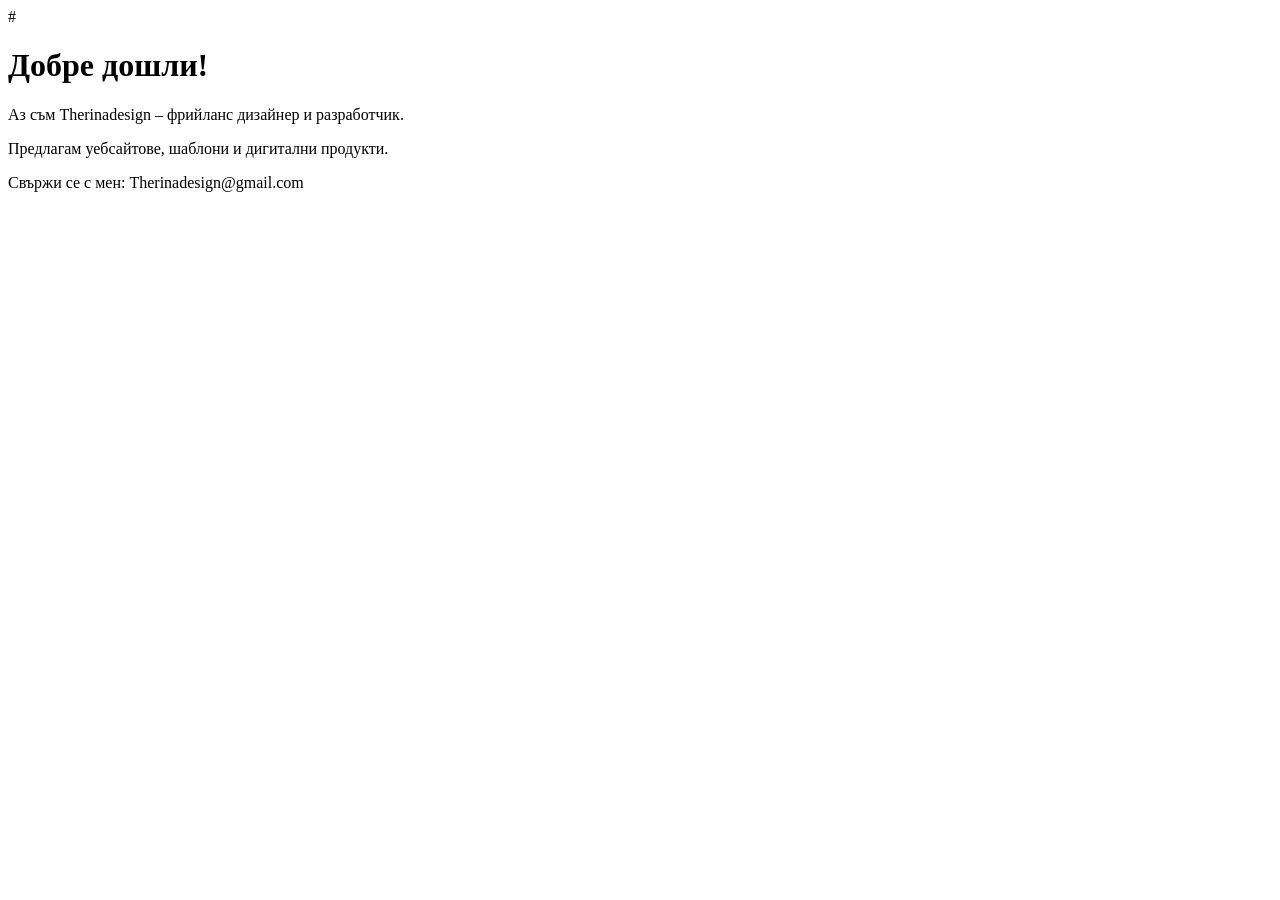
==== index.html @ 4abddca4 "Update and rename README.md to index.html" ====
# <!DOCTYPE html>
<html lang="bg">
<head>
  <meta charset="UTF-8">
  <title>Therinadesign Freelance</title>
</head>
<body>
  <h1>Добре дошли!</h1>
  <p>Аз съм Therinadesign – фрийланс дизайнер и разработчик.</p>
  <p>Предлагам уебсайтове, шаблони и дигитални продукти.</p>
  <p>Свържи се с мен: Therinadesign@gmail.com</p>
</body>
</html>
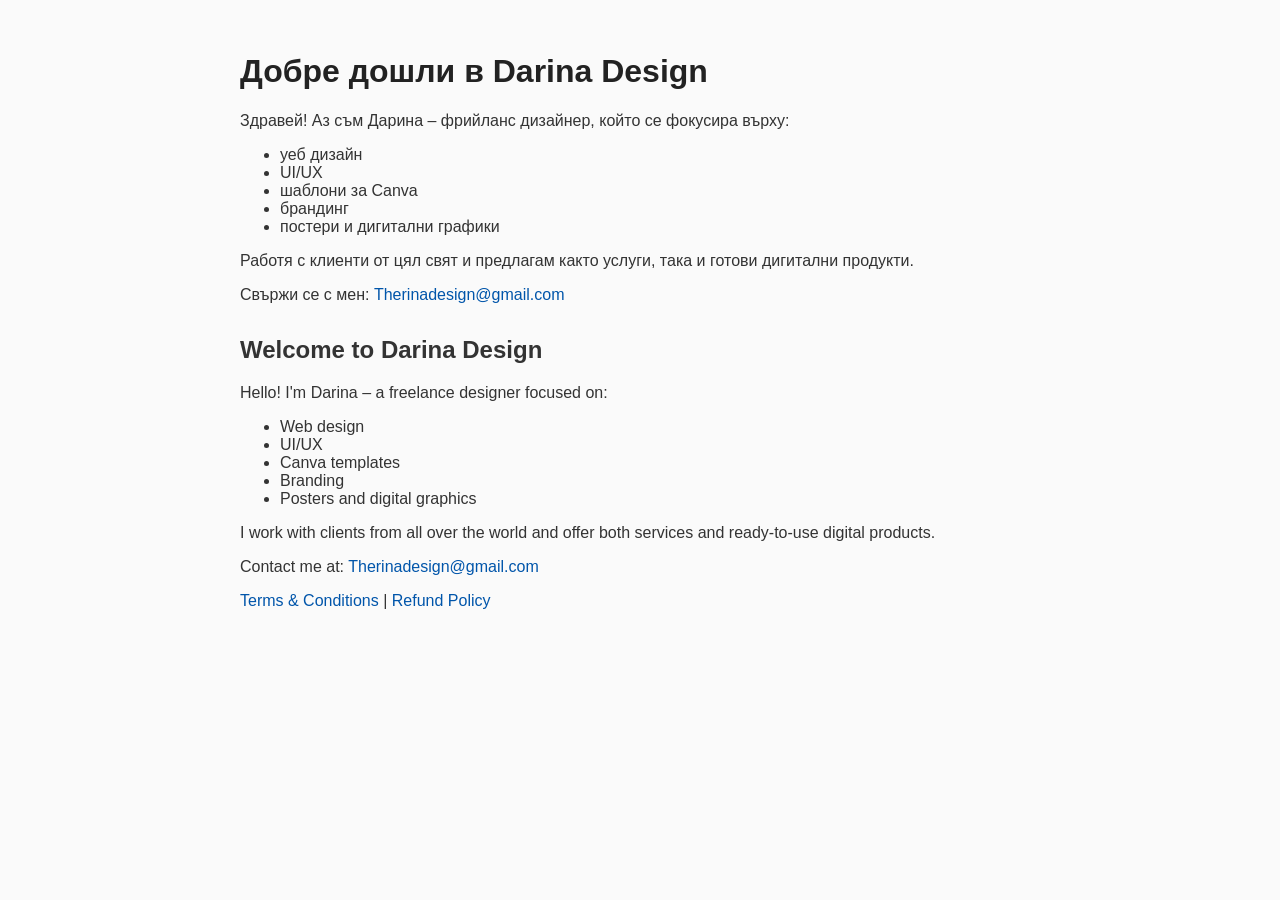
==== commit 2db8c2f8: "Add files via upload" ====
--- a/index.html
+++ b/index.html
@@ -1,13 +1,41 @@
-# <!DOCTYPE html>
+
+<!DOCTYPE html>
 <html lang="bg">
 <head>
   <meta charset="UTF-8">
-  <title>Therinadesign Freelance</title>
+  <title>Darina Design</title>
+  <style>
+    body { font-family: Arial, sans-serif; padding: 2rem; background: #fafafa; color: #333; max-width: 800px; margin: auto; }
+    h1 { color: #222; }
+    h2 { margin-top: 2rem; }
+    a { color: #0055aa; text-decoration: none; }
+  </style>
 </head>
 <body>
-  <h1>Добре дошли!</h1>
-  <p>Аз съм Therinadesign – фрийланс дизайнер и разработчик.</p>
-  <p>Предлагам уебсайтове, шаблони и дигитални продукти.</p>
-  <p>Свържи се с мен: Therinadesign@gmail.com</p>
+  <h1>Добре дошли в Darina Design</h1>
+  <p>Здравей! Аз съм Дарина – фрийланс дизайнер, който се фокусира върху:</p>
+  <ul>
+    <li>уеб дизайн</li>
+    <li>UI/UX</li>
+    <li>шаблони за Canva</li>
+    <li>брандинг</li>
+    <li>постери и дигитални графики</li>
+  </ul>
+  <p>Работя с клиенти от цял свят и предлагам както услуги, така и готови дигитални продукти.</p>
+  <p>Свържи се с мен: <a href="mailto:Therinadesign@gmail.com">Therinadesign@gmail.com</a></p>
+
+  <h2>Welcome to Darina Design</h2>
+  <p>Hello! I'm Darina – a freelance designer focused on:</p>
+  <ul>
+    <li>Web design</li>
+    <li>UI/UX</li>
+    <li>Canva templates</li>
+    <li>Branding</li>
+    <li>Posters and digital graphics</li>
+  </ul>
+  <p>I work with clients from all over the world and offer both services and ready-to-use digital products.</p>
+  <p>Contact me at: <a href="mailto:Therinadesign@gmail.com">Therinadesign@gmail.com</a></p>
+
+  <p><a href="terms.html">Terms & Conditions</a> | <a href="refund.html">Refund Policy</a></p>
 </body>
 </html>
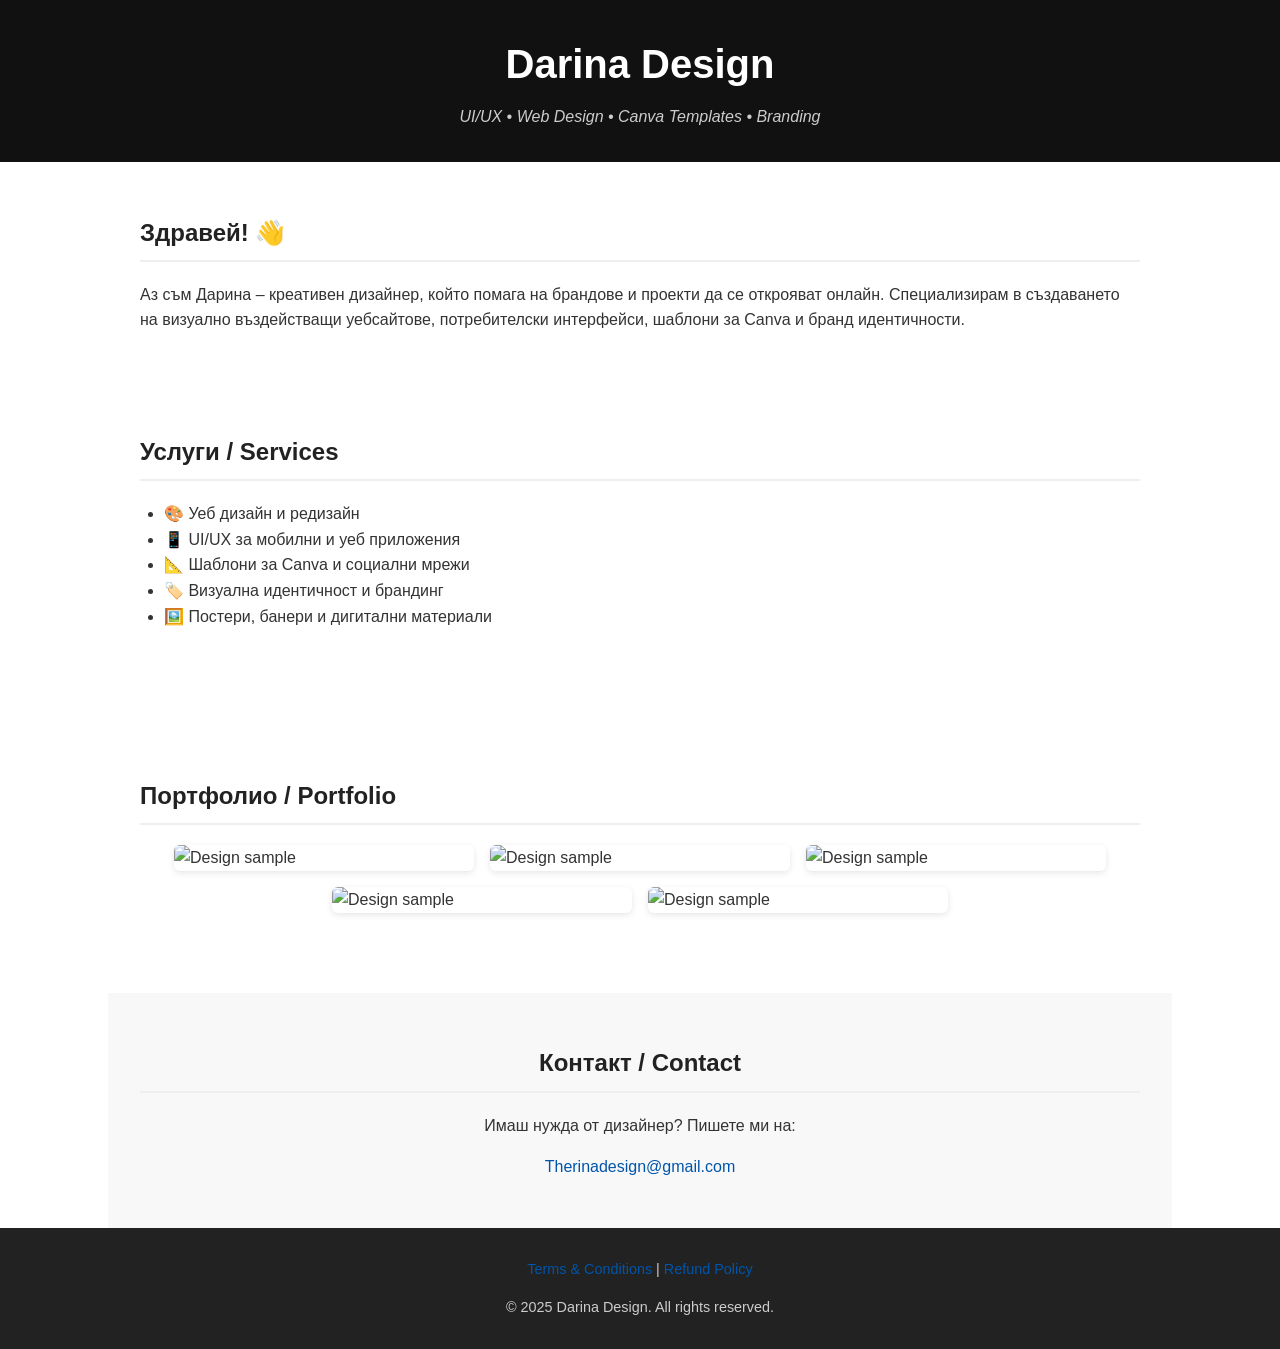
==== commit 2dfdd855: "Add files via upload" ====
--- a/index.html
+++ b/index.html
@@ -3,39 +3,117 @@
 <html lang="bg">
 <head>
   <meta charset="UTF-8">
-  <title>Darina Design</title>
+  <meta name="viewport" content="width=device-width, initial-scale=1.0">
+  <title>Darina Design Portfolio</title>
   <style>
-    body { font-family: Arial, sans-serif; padding: 2rem; background: #fafafa; color: #333; max-width: 800px; margin: auto; }
-    h1 { color: #222; }
-    h2 { margin-top: 2rem; }
-    a { color: #0055aa; text-decoration: none; }
+    body {
+      font-family: 'Segoe UI', sans-serif;
+      margin: 0;
+      background: #ffffff;
+      color: #333;
+      line-height: 1.6;
+    }
+    header {
+      background: #111;
+      color: #fff;
+      padding: 2rem;
+      text-align: center;
+    }
+    header h1 {
+      margin: 0;
+      font-size: 2.5rem;
+    }
+    header p {
+      margin: 0.5rem 0 0;
+      font-style: italic;
+      color: #ccc;
+    }
+    section {
+      padding: 2rem;
+      max-width: 1000px;
+      margin: auto;
+    }
+    .services, .portfolio {
+      margin-bottom: 3rem;
+    }
+    h2 {
+      color: #222;
+      border-bottom: 2px solid #eee;
+      padding-bottom: 0.5rem;
+    }
+    ul {
+      padding-left: 1.5rem;
+    }
+    .gallery {
+      display: flex;
+      flex-wrap: wrap;
+      gap: 1rem;
+      justify-content: center;
+    }
+    .gallery img {
+      width: 300px;
+      height: auto;
+      border-radius: 6px;
+      box-shadow: 0 2px 6px rgba(0,0,0,0.1);
+    }
+    .contact {
+      background: #f8f8f8;
+      padding: 2rem;
+      text-align: center;
+    }
+    footer {
+      background: #222;
+      color: #ccc;
+      text-align: center;
+      padding: 1rem;
+      font-size: 0.9rem;
+    }
+    a {
+      color: #0055aa;
+      text-decoration: none;
+    }
   </style>
 </head>
 <body>
-  <h1>Добре дошли в Darina Design</h1>
-  <p>Здравей! Аз съм Дарина – фрийланс дизайнер, който се фокусира върху:</p>
+
+<header>
+  <h1>Darina Design</h1>
+  <p>UI/UX • Web Design • Canva Templates • Branding</p>
+</header>
+
+<section class="intro">
+  <h2>Здравей! 👋</h2>
+  <p>Аз съм Дарина – креативен дизайнер, който помага на брандове и проекти да се открояват онлайн. Специализирам в създаването на визуално въздействащи уебсайтове, потребителски интерфейси, шаблони за Canva и бранд идентичности.</p>
+</section>
+
+<section class="services">
+  <h2>Услуги / Services</h2>
   <ul>
-    <li>уеб дизайн</li>
-    <li>UI/UX</li>
-    <li>шаблони за Canva</li>
-    <li>брандинг</li>
-    <li>постери и дигитални графики</li>
+    <li>🎨 Уеб дизайн и редизайн</li>
+    <li>📱 UI/UX за мобилни и уеб приложения</li>
+    <li>📐 Шаблони за Canva и социални мрежи</li>
+    <li>🏷️ Визуална идентичност и брандинг</li>
+    <li>🖼️ Постери, банери и дигитални материали</li>
   </ul>
-  <p>Работя с клиенти от цял свят и предлагам както услуги, така и готови дигитални продукти.</p>
-  <p>Свържи се с мен: <a href="mailto:Therinadesign@gmail.com">Therinadesign@gmail.com</a></p>
+</section>
 
-  <h2>Welcome to Darina Design</h2>
-  <p>Hello! I'm Darina – a freelance designer focused on:</p>
-  <ul>
-    <li>Web design</li>
-    <li>UI/UX</li>
-    <li>Canva templates</li>
-    <li>Branding</li>
-    <li>Posters and digital graphics</li>
-  </ul>
-  <p>I work with clients from all over the world and offer both services and ready-to-use digital products.</p>
-  <p>Contact me at: <a href="mailto:Therinadesign@gmail.com">Therinadesign@gmail.com</a></p>
+<section class="portfolio">
+  <h2>Портфолио / Portfolio</h2>
+  <div class="gallery">
+    <img src="https://via.placeholder.com/300x200.png?text=UI+Design+1" alt="Design sample"><img src="https://via.placeholder.com/300x200.png?text=Website+Mockup" alt="Design sample"><img src="https://via.placeholder.com/300x200.png?text=Canva+Template" alt="Design sample"><img src="https://via.placeholder.com/300x200.png?text=Brand+Identity" alt="Design sample"><img src="https://via.placeholder.com/300x200.png?text=Poster+Design" alt="Design sample">
+  </div>
+</section>
 
+<section class="contact">
+  <h2>Контакт / Contact</h2>
+  <p>Имаш нужда от дизайнер? Пишете ми на:</p>
+  <p><a href="mailto:Therinadesign@gmail.com">Therinadesign@gmail.com</a></p>
+</section>
+
+<footer>
   <p><a href="terms.html">Terms & Conditions</a> | <a href="refund.html">Refund Policy</a></p>
+  <p>&copy; 2025 Darina Design. All rights reserved.</p>
+</footer>
+
 </body>
 </html>
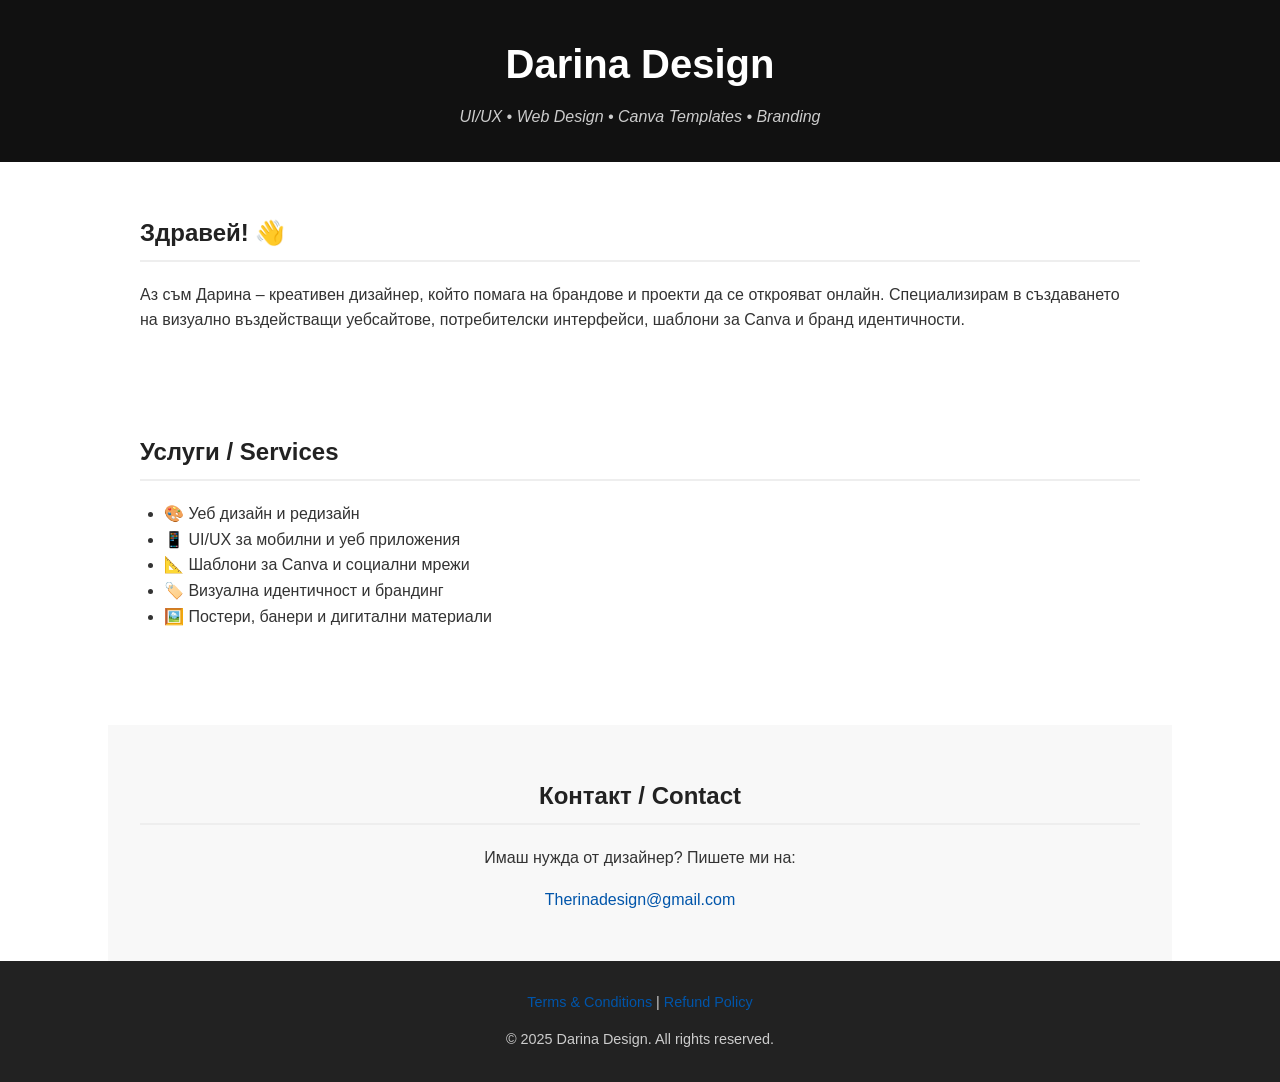
==== commit 05a0640e: "Update index.html" ====
--- a/index.html
+++ b/index.html
@@ -97,13 +97,6 @@
   </ul>
 </section>
 
-<section class="portfolio">
-  <h2>Портфолио / Portfolio</h2>
-  <div class="gallery">
-    <img src="https://via.placeholder.com/300x200.png?text=UI+Design+1" alt="Design sample"><img src="https://via.placeholder.com/300x200.png?text=Website+Mockup" alt="Design sample"><img src="https://via.placeholder.com/300x200.png?text=Canva+Template" alt="Design sample"><img src="https://via.placeholder.com/300x200.png?text=Brand+Identity" alt="Design sample"><img src="https://via.placeholder.com/300x200.png?text=Poster+Design" alt="Design sample">
-  </div>
-</section>
-
 <section class="contact">
   <h2>Контакт / Contact</h2>
   <p>Имаш нужда от дизайнер? Пишете ми на:</p>
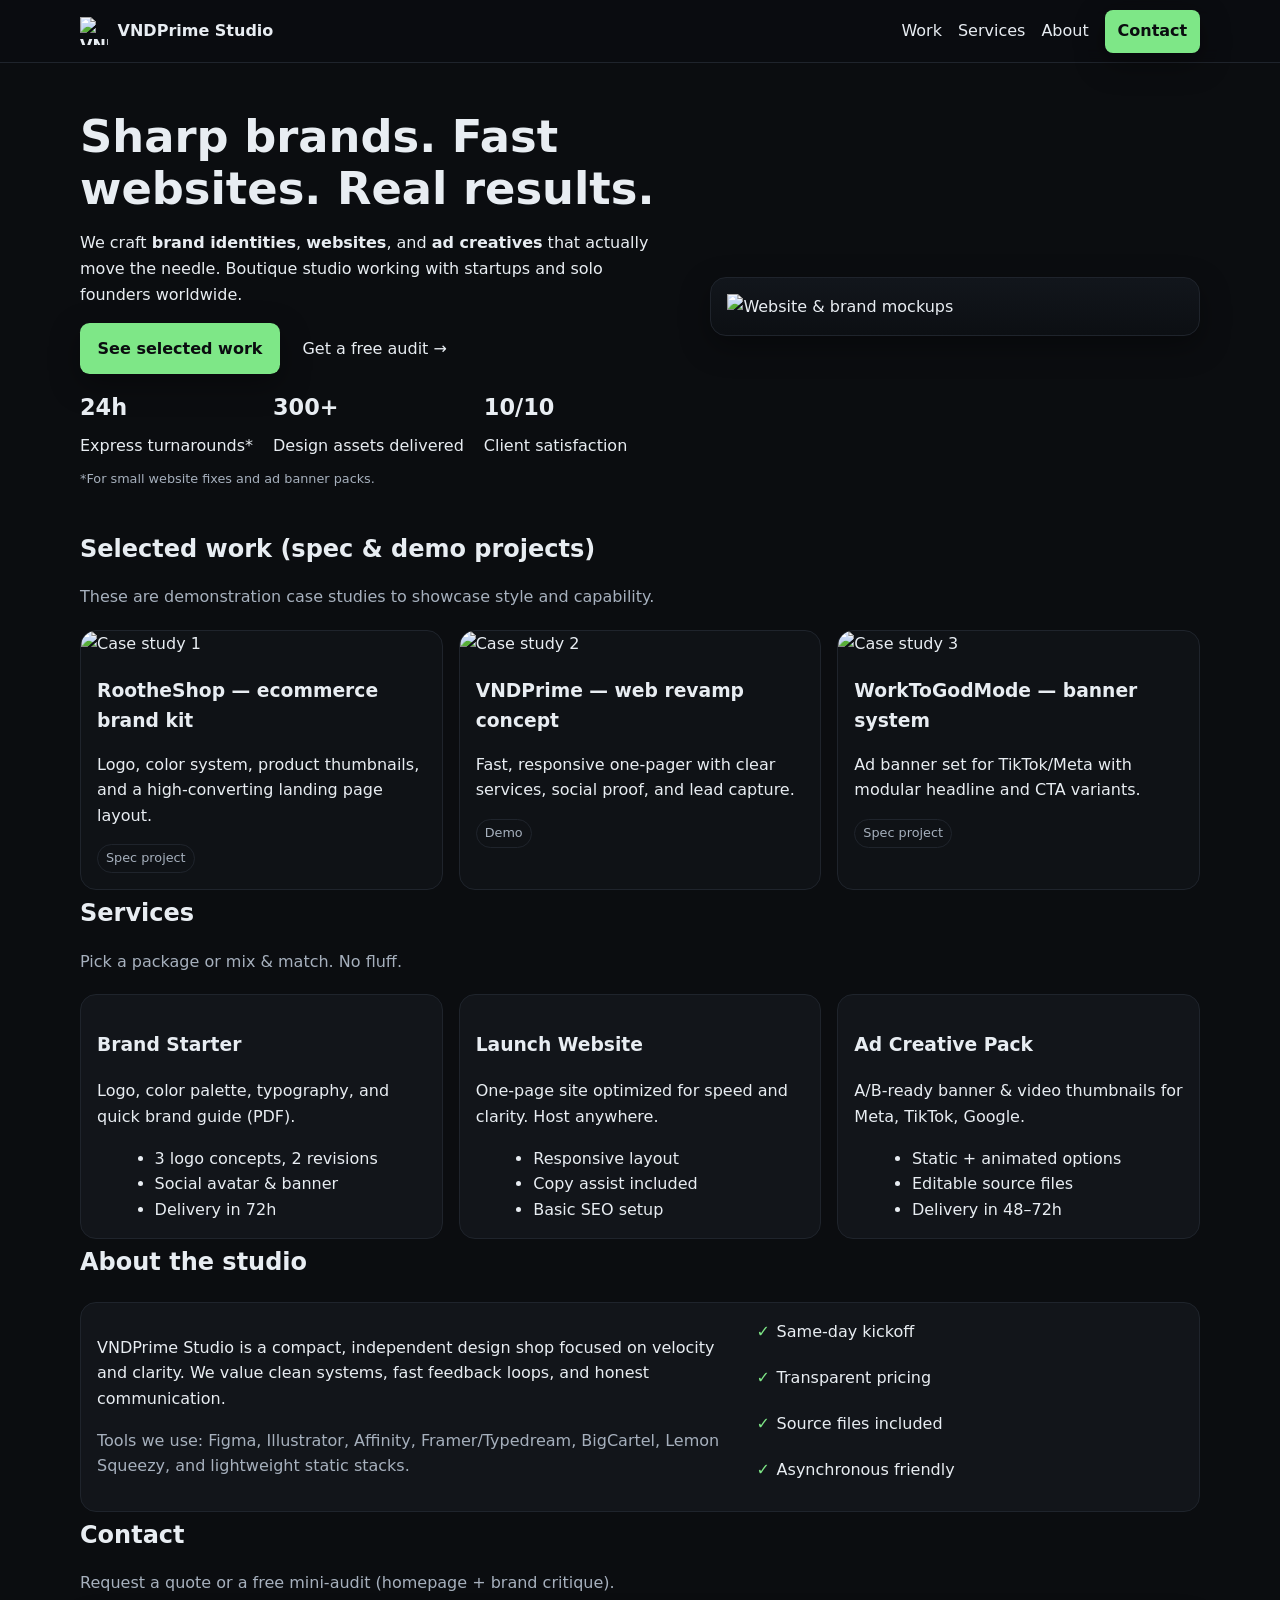
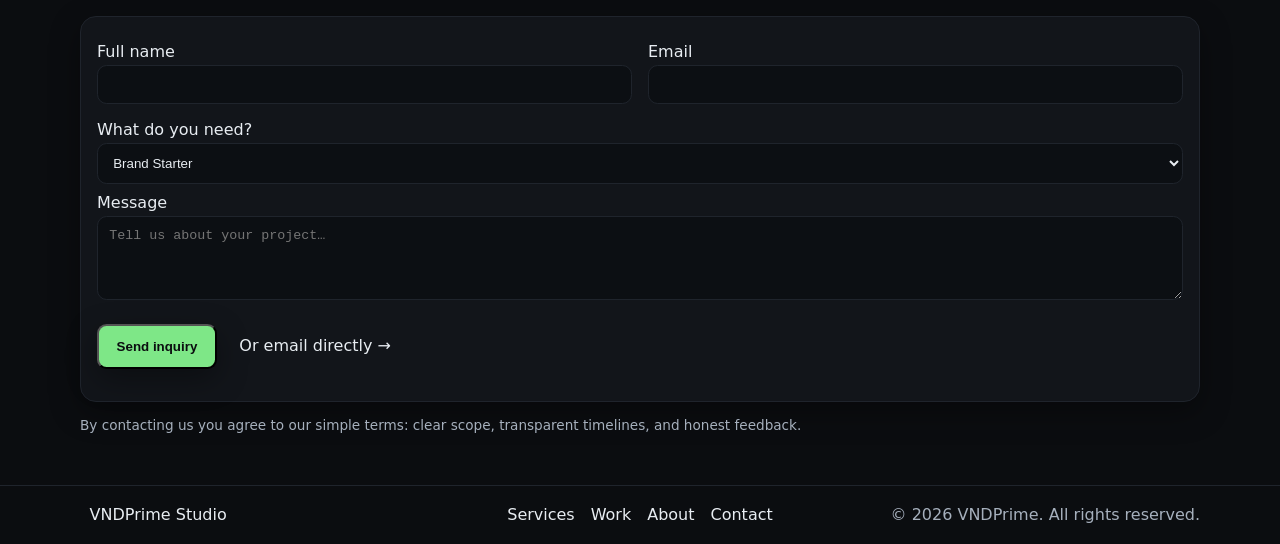
==== commit 7da80b4b: "Add files via upload" ====
--- a/index.html
+++ b/index.html
@@ -1,112 +1,192 @@
-
 <!DOCTYPE html>
-<html lang="bg">
+<html lang="en">
 <head>
-  <meta charset="UTF-8">
-  <meta name="viewport" content="width=device-width, initial-scale=1.0">
-  <title>Darina Design Portfolio</title>
-  <style>
-    body {
-      font-family: 'Segoe UI', sans-serif;
-      margin: 0;
-      background: #ffffff;
-      color: #333;
-      line-height: 1.6;
-    }
-    header {
-      background: #111;
-      color: #fff;
-      padding: 2rem;
-      text-align: center;
-    }
-    header h1 {
-      margin: 0;
-      font-size: 2.5rem;
-    }
-    header p {
-      margin: 0.5rem 0 0;
-      font-style: italic;
-      color: #ccc;
-    }
-    section {
-      padding: 2rem;
-      max-width: 1000px;
-      margin: auto;
-    }
-    .services, .portfolio {
-      margin-bottom: 3rem;
-    }
-    h2 {
-      color: #222;
-      border-bottom: 2px solid #eee;
-      padding-bottom: 0.5rem;
-    }
-    ul {
-      padding-left: 1.5rem;
-    }
-    .gallery {
-      display: flex;
-      flex-wrap: wrap;
-      gap: 1rem;
-      justify-content: center;
-    }
-    .gallery img {
-      width: 300px;
-      height: auto;
-      border-radius: 6px;
-      box-shadow: 0 2px 6px rgba(0,0,0,0.1);
-    }
-    .contact {
-      background: #f8f8f8;
-      padding: 2rem;
-      text-align: center;
-    }
-    footer {
-      background: #222;
-      color: #ccc;
-      text-align: center;
-      padding: 1rem;
-      font-size: 0.9rem;
-    }
-    a {
-      color: #0055aa;
-      text-decoration: none;
-    }
-  </style>
+  <meta charset="utf-8" />
+  <meta name="viewport" content="width=device-width, initial-scale=1" />
+  <title>VNDPrime Studio — Design & Web</title>
+  <meta name="description" content="VNDPrime Studio — boutique design & web studio crafting brands, websites, and digital assets." />
+  <link rel="icon" href="assets/favicon.svg" type="image/svg+xml">
+  <link rel="stylesheet" href="styles.css" />
 </head>
 <body>
+  <header class="site-header">
+    <div class="container header-inner">
+      <a class="logo" href="#home">
+        <img src="assets/logo-mark.svg" alt="VNDPrime logo" />
+        <span>VNDPrime Studio</span>
+      </a>
+      <nav id="nav" class="nav">
+        <a href="#work">Work</a>
+        <a href="#services">Services</a>
+        <a href="#about">About</a>
+        <a href="#contact" class="btn btn-small">Contact</a>
+      </nav>
+      <button class="hamburger" aria-label="Open navigation" onclick="toggleNav()">
+        <span></span><span></span><span></span>
+      </button>
+    </div>
+  </header>
 
-<header>
-  <h1>Darina Design</h1>
-  <p>UI/UX • Web Design • Canva Templates • Branding</p>
-</header>
+  <main id="home">
+    <section class="hero container">
+      <div class="hero-text">
+        <h1>Sharp brands. Fast websites. Real results.</h1>
+        <p>We craft <strong>brand identities</strong>, <strong>websites</strong>, and <strong>ad creatives</strong> that actually move the needle. Boutique studio working with startups and solo founders worldwide.</p>
+        <div class="cta-row">
+          <a href="#work" class="btn">See selected work</a>
+          <a href="#contact" class="link">Get a free audit →</a>
+        </div>
+        <div class="stats">
+          <div><span>24h</span><label>Express turnarounds*</label></div>
+          <div><span>300+</span><label>Design assets delivered</label></div>
+          <div><span>10/10</span><label>Client satisfaction</label></div>
+        </div>
+        <p class="disclaimer">*For small website fixes and ad banner packs.</p>
+      </div>
+      <div class="hero-media">
+        <img src="assets/hero-mock.svg" alt="Website & brand mockups" />
+      </div>
+    </section>
 
-<section class="intro">
-  <h2>Здравей! 👋</h2>
-  <p>Аз съм Дарина – креативен дизайнер, който помага на брандове и проекти да се открояват онлайн. Специализирам в създаването на визуално въздействащи уебсайтове, потребителски интерфейси, шаблони за Canva и бранд идентичности.</p>
-</section>
+    <section id="work" class="work container">
+      <div class="section-head">
+        <h2>Selected work (spec & demo projects)</h2>
+        <p class="muted">These are demonstration case studies to showcase style and capability.</p>
+      </div>
+      <div class="grid cards">
+        <a class="card" href="case-study.html">
+          <img src="assets/case-1.svg" alt="Case study 1" />
+          <div class="card-body">
+            <h3>RootheShop — ecommerce brand kit</h3>
+            <p>Logo, color system, product thumbnails, and a high‑converting landing page layout.</p>
+            <span class="pill">Spec project</span>
+          </div>
+        </a>
+        <a class="card" href="case-study.html">
+          <img src="assets/case-2.svg" alt="Case study 2" />
+          <div class="card-body">
+            <h3>VNDPrime — web revamp concept</h3>
+            <p>Fast, responsive one‑pager with clear services, social proof, and lead capture.</p>
+            <span class="pill">Demo</span>
+          </div>
+        </a>
+        <a class="card" href="case-study.html">
+          <img src="assets/case-3.svg" alt="Case study 3" />
+          <div class="card-body">
+            <h3>WorkToGodMode — banner system</h3>
+            <p>Ad banner set for TikTok/Meta with modular headline and CTA variants.</p>
+            <span class="pill">Spec project</span>
+          </div>
+        </a>
+      </div>
+    </section>
 
-<section class="services">
-  <h2>Услуги / Services</h2>
-  <ul>
-    <li>🎨 Уеб дизайн и редизайн</li>
-    <li>📱 UI/UX за мобилни и уеб приложения</li>
-    <li>📐 Шаблони за Canva и социални мрежи</li>
-    <li>🏷️ Визуална идентичност и брандинг</li>
-    <li>🖼️ Постери, банери и дигитални материали</li>
-  </ul>
-</section>
+    <section id="services" class="services container">
+      <div class="section-head">
+        <h2>Services</h2>
+        <p class="muted">Pick a package or mix & match. No fluff.</p>
+      </div>
+      <div class="grid three">
+        <div class="service">
+          <h3>Brand Starter</h3>
+          <p>Logo, color palette, typography, and quick brand guide (PDF).</p>
+          <ul>
+            <li>3 logo concepts, 2 revisions</li>
+            <li>Social avatar & banner</li>
+            <li>Delivery in 72h</li>
+          </ul>
+        </div>
+        <div class="service">
+          <h3>Launch Website</h3>
+          <p>One‑page site optimized for speed and clarity. Host anywhere.</p>
+          <ul>
+            <li>Responsive layout</li>
+            <li>Copy assist included</li>
+            <li>Basic SEO setup</li>
+          </ul>
+        </div>
+        <div class="service">
+          <h3>Ad Creative Pack</h3>
+          <p>A/B‑ready banner & video thumbnails for Meta, TikTok, Google.</p>
+          <ul>
+            <li>Static + animated options</li>
+            <li>Editable source files</li>
+            <li>Delivery in 48–72h</li>
+          </ul>
+        </div>
+      </div>
+    </section>
 
-<section class="contact">
-  <h2>Контакт / Contact</h2>
-  <p>Имаш нужда от дизайнер? Пишете ми на:</p>
-  <p><a href="mailto:Therinadesign@gmail.com">Therinadesign@gmail.com</a></p>
-</section>
+    <section id="about" class="about container">
+      <div class="section-head">
+        <h2>About the studio</h2>
+      </div>
+      <div class="about-grid">
+        <div>
+          <p>VNDPrime Studio is a compact, independent design shop focused on velocity and clarity. We value clean systems, fast feedback loops, and honest communication.</p>
+          <p class="muted">Tools we use: Figma, Illustrator, Affinity, Framer/Typedream, BigCartel, Lemon Squeezy, and lightweight static stacks.</p>
+        </div>
+        <ul class="checklist">
+          <li>Same‑day kickoff</li>
+          <li>Transparent pricing</li>
+          <li>Source files included</li>
+          <li>Asynchronous friendly</li>
+        </ul>
+      </div>
+    </section>
 
-<footer>
-  <p><a href="terms.html">Terms & Conditions</a> | <a href="refund.html">Refund Policy</a></p>
-  <p>&copy; 2025 Darina Design. All rights reserved.</p>
-</footer>
+    <section id="contact" class="contact container">
+      <div class="section-head">
+        <h2>Contact</h2>
+        <p class="muted">Request a quote or a free mini‑audit (homepage + brand critique).</p>
+      </div>
+      <div class="contact-card">
+        <form action="mailto:hello@vndprime.example" method="post" enctype="text/plain">
+          <div class="grid two">
+            <label>Full name
+              <input type="text" name="name" required>
+            </label>
+            <label>Email
+              <input type="email" name="email" required>
+            </label>
+          </div>
+          <label>What do you need?
+            <select name="package">
+              <option>Brand Starter</option>
+              <option>Launch Website</option>
+              <option>Ad Creative Pack</option>
+              <option>Something custom</option>
+            </select>
+          </label>
+          <label>Message
+            <textarea name="message" rows="4" placeholder="Tell us about your project…"></textarea>
+          </label>
+          <div class="cta-row">
+            <button class="btn" type="submit">Send inquiry</button>
+            <a class="link" href="mailto:hello@vndprime.example">Or email directly →</a>
+          </div>
+        </form>
+      </div>
+      <p class="tiny muted">By contacting us you agree to our simple terms: clear scope, transparent timelines, and honest feedback.</p>
+    </section>
+  </main>
 
+  <footer class="site-footer">
+    <div class="container footer-inner">
+      <div class="brand">
+        <img src="assets/logo-mark.svg" alt="" />
+        <span>VNDPrime Studio</span>
+      </div>
+      <div class="links">
+        <a href="#services">Services</a>
+        <a href="#work">Work</a>
+        <a href="#about">About</a>
+        <a href="#contact">Contact</a>
+      </div>
+      <div class="legal">© <span id="year"></span> VNDPrime. All rights reserved.</div>
+    </div>
+  </footer>
+
+  <script src="script.js"></script>
 </body>
 </html>
--- a/styles.css
+++ b/styles.css
@@ -0,0 +1,88 @@
+/* VNDPrime Studio — minimal, modern, responsive */
+:root{
+  --bg:#0b0d10;
+  --panel:#12151a;
+  --text:#e8edf2;
+  --muted:#a6b0bd;
+  --brand:#7ee787;
+  --brand-2:#8b5cf6;
+  --border:#1f242c;
+  --card:#0f1216;
+  --shadow:0 10px 30px rgba(0,0,0,.35);
+}
+
+*{box-sizing:border-box}
+html,body{margin:0;padding:0;background:var(--bg);color:var(--text);font-family:Inter,system-ui,Segoe UI,Roboto,Arial,sans-serif;line-height:1.6}
+img{max-width:100%;display:block}
+a{color:var(--text);text-decoration:none}
+.container{width:min(1120px,92%);margin-inline:auto}
+.muted{color:var(--muted)}
+.tiny{font-size:.85rem}
+.section-head{margin-bottom:1.25rem}
+.section-head h2{margin:.25rem 0}
+.btn{display:inline-block;padding:.8rem 1.1rem;background:var(--brand);color:#0b0d10;border-radius:.6rem;font-weight:700;box-shadow:var(--shadow)}
+.btn:hover{transform:translateY(-1px)}
+.btn-small{padding:.55rem .8rem;border-radius:.5rem}
+.link{display:inline-block;padding:.6rem .4rem}
+.pill{display:inline-block;border:1px solid var(--border);padding:.2rem .5rem;border-radius:999px;font-size:.8rem;color:var(--muted)}
+
+.site-header{position:sticky;top:0;background:rgba(11,13,16,.75);backdrop-filter:saturate(140%) blur(8px);border-bottom:1px solid var(--border);z-index:50}
+.header-inner{display:flex;align-items:center;justify-content:space-between;padding:.6rem 0}
+.logo{display:flex;gap:.6rem;align-items:center;font-weight:800}
+.logo img{width:28px;height:28px}
+.nav{display:flex;gap:1rem;align-items:center}
+.hamburger{display:none;background:transparent;border:0;cursor:pointer}
+.hamburger span{display:block;width:22px;height:2px;background:var(--text);margin:4px 0}
+
+.hero{display:grid;grid-template-columns:1.1fr .9fr;gap:2rem;align-items:center;padding:3rem 0 1.5rem}
+.hero h1{font-size:clamp(2rem,3.5vw,3rem);line-height:1.15;margin:0 0 .5rem 0}
+.cta-row{display:flex;gap:1rem;align-items:center;margin:1rem 0}
+.stats{display:flex;gap:1.25rem;margin-top:1rem;flex-wrap:wrap}
+.stats span{display:block;font-weight:900;font-size:1.4rem}
+.disclaimer{font-size:.8rem;color:var(--muted);margin-top:.25rem}
+.hero-media{border:1px solid var(--border);border-radius:1rem;background:linear-gradient(180deg,#12161c,#0c0f13);padding:1rem;box-shadow:var(--shadow)}
+
+.grid{display:grid;gap:1rem}
+.grid.cards{grid-template-columns:repeat(3,1fr)}
+.grid.two{grid-template-columns:repeat(2,1fr);gap:1rem}
+.grid.three{grid-template-columns:repeat(3,1fr);gap:1rem}
+
+.card{background:var(--card);border:1px solid var(--border);border-radius:1rem;overflow:hidden;transition:transform .15s ease, border .2s ease}
+.card:hover{transform:translateY(-2px);border-color:#2a3240}
+.card-body{padding:1rem}
+.card h3{margin:.2rem 0 .5rem}
+
+.services .service{background:var(--panel);border:1px solid var(--border);border-radius:1rem;padding:1rem}
+.services ul{margin:.6rem 0 0 1.1rem}
+
+.about-grid{display:grid;grid-template-columns:1.2fr .8fr;gap:1.25rem;background:var(--panel);border:1px solid var(--border);border-radius:1rem;padding:1rem}
+.checklist{list-style:none;padding:0;margin:0;display:grid;gap:.5rem}
+.checklist li{padding-left:1.25rem;position:relative}
+.checklist li::before{content:"✓";position:absolute;left:0;color:var(--brand)}
+
+.contact-card{background:var(--panel);border:1px solid var(--border);border-radius:1rem;padding:1rem;box-shadow:var(--shadow)}
+label{display:block;margin:.4rem 0}
+input,select,textarea{width:100%;background:#0c0f13;border:1px solid var(--border);border-radius:.6rem;padding:.7rem;color:var(--text)}
+
+.site-footer{border-top:1px solid var(--border);margin-top:3rem}
+.footer-inner{display:grid;grid-template-columns:1fr auto 1fr;align-items:center;padding:1rem 0;gap:1rem}
+.footer-inner .brand{display:flex;align-items:center;gap:.6rem}
+.footer-inner .links{display:flex;gap:1rem;justify-content:center}
+.footer-inner .legal{text-align:right;color:var(--muted)}
+
+.case .case-meta{display:grid;grid-template-columns:repeat(4,1fr);gap:1rem;background:var(--panel);border:1px solid var(--border);border-radius:1rem;padding:1rem;margin:1rem 0}
+.case .case-meta label{display:block;font-size:.8rem;color:var(--muted);margin-bottom:.2rem}
+.case .case-img{margin-top:1rem;border:1px solid var(--border);border-radius:.75rem}
+
+@media (max-width: 980px){
+  .hero{grid-template-columns:1fr}
+  .grid.cards{grid-template-columns:1fr 1fr}
+  .about-grid{grid-template-columns:1fr}
+  .grid.two{grid-template-columns:1fr}
+  .grid.three{grid-template-columns:1fr}
+  .footer-inner{grid-template-columns:1fr; text-align:center}
+  .footer-inner .legal{text-align:center}
+  .nav{display:none}
+  .hamburger{display:block}
+  .nav.open{display:flex;flex-direction:column;gap:.75rem;position:absolute;right:4%;top:58px;background:var(--panel);padding:1rem;border:1px solid var(--border);border-radius:.6rem;box-shadow:var(--shadow)}
+}
